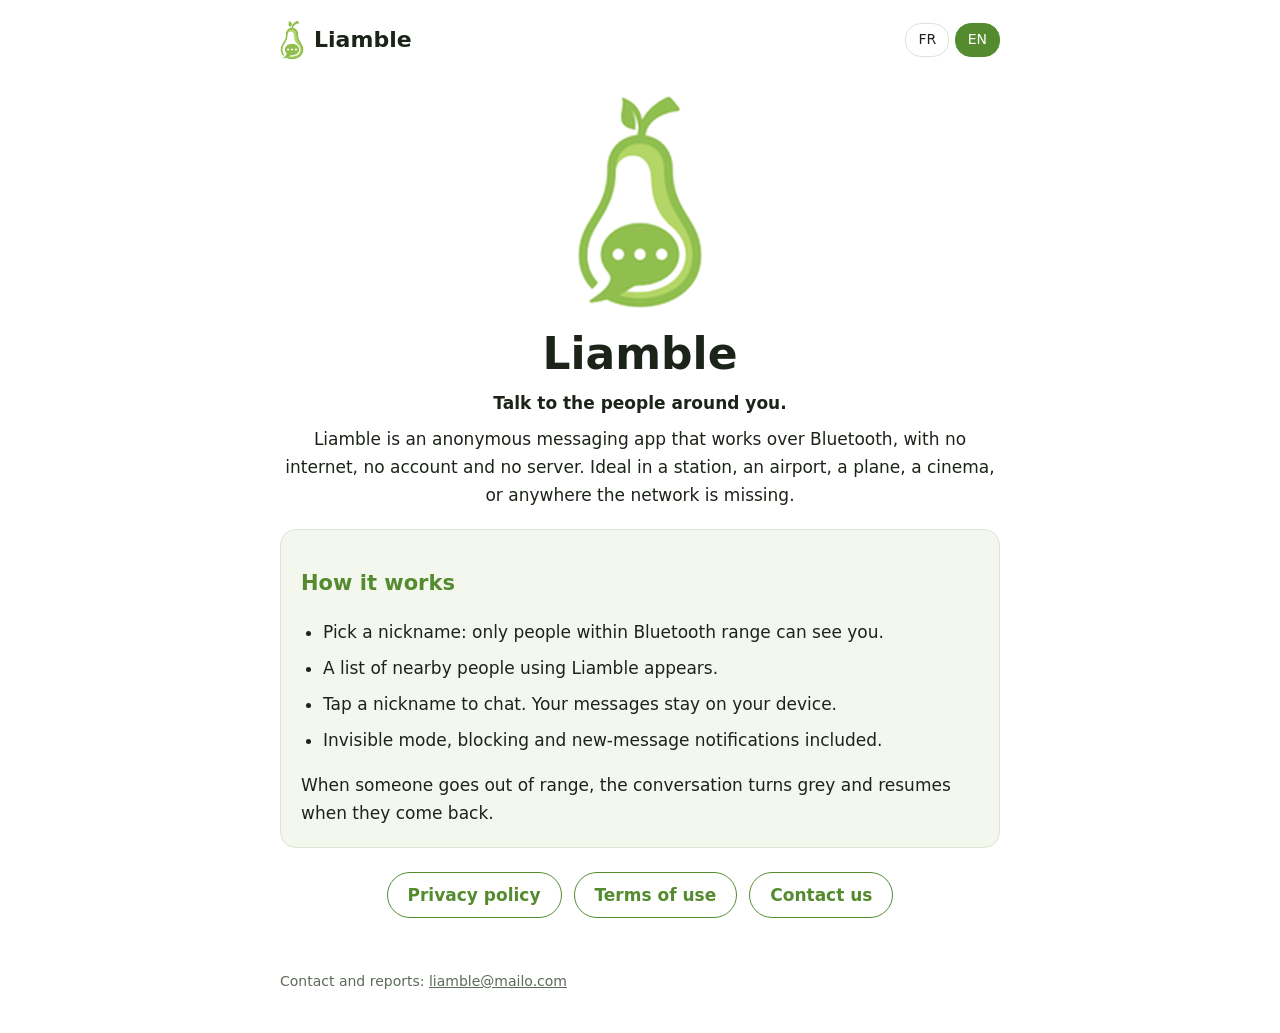
==== index.html @ 5f157988 "Add files via upload" ====
<!doctype html>
<html lang="fr">
<head>
<meta charset="utf-8">
<meta name="viewport" content="width=device-width, initial-scale=1">
<title>Liamble</title>
<meta name="description" content="Liamble : messagerie anonyme par Bluetooth, sans internet ni serveur. / Anonymous Bluetooth messaging, no internet, no server.">
<link rel="icon" href="logo.png">
<link rel="stylesheet" href="style.css">
</head>
<body data-lang="fr">
<header>
  <a class="marque" href="index.html"><img src="logo.png" alt=""> Liamble</a>
  <nav class="langs">
    <button data-l="fr" aria-pressed="true">FR</button>
    <button data-l="en" aria-pressed="false">EN</button>
  </nav>
</header>
<main>
  <section class="accueil">
    <img src="logo.png" alt="Logo Liamble">
    <h1>Liamble</h1>

    <div lang="fr">
      <p><strong>Parle à ceux qui sont autour de toi.</strong></p>
      <p>Liamble est une messagerie anonyme qui fonctionne par Bluetooth, sans internet, sans compte et sans serveur. Idéale dans une gare, un aéroport, un avion, un cinéma ou partout où le réseau manque.</p>
    </div>
    <div lang="en">
      <p><strong>Talk to the people around you.</strong></p>
      <p>Liamble is an anonymous messaging app that works over Bluetooth, with no internet, no account and no server. Ideal in a station, an airport, a plane, a cinema, or anywhere the network is missing.</p>
    </div>
  </section>

  <div class="carte">
    <div lang="fr">
      <h2>Comment ça marche</h2>
      <ul>
        <li>Choisis un pseudo : seules les personnes à portée de Bluetooth peuvent te voir.</li>
        <li>Une liste des personnes à proximité qui utilisent Liamble s'affiche.</li>
        <li>Touche un pseudo pour discuter. Tes messages restent sur ton appareil.</li>
        <li>Mode invisible, blocage et notifications de nouveaux messages inclus.</li>
      </ul>
      <p>Quand une personne s'éloigne hors de portée, la conversation se grise et reprend dès qu'elle revient.</p>
    </div>
    <div lang="en">
      <h2>How it works</h2>
      <ul>
        <li>Pick a nickname: only people within Bluetooth range can see you.</li>
        <li>A list of nearby people using Liamble appears.</li>
        <li>Tap a nickname to chat. Your messages stay on your device.</li>
        <li>Invisible mode, blocking and new-message notifications included.</li>
      </ul>
      <p>When someone goes out of range, the conversation turns grey and resumes when they come back.</p>
    </div>
  </div>

  <nav class="liens">
    <a href="privacy.html"><span lang="fr">Politique de confidentialité</span><span lang="en">Privacy policy</span></a>
    <a href="terms.html"><span lang="fr">Conditions d'utilisation</span><span lang="en">Terms of use</span></a>
    <a href="mailto:liamble@mailo.com"><span lang="fr">Nous contacter</span><span lang="en">Contact us</span></a>
  </nav>
</main>
<footer>
  <span lang="fr">Contact et signalements : </span><span lang="en">Contact and reports: </span><a href="mailto:liamble@mailo.com">liamble@mailo.com</a>
</footer>
<script src="lang.js"></script>
</body>
</html>
---- style.css ----
:root {
  --vert: #558b2f;
  --vert-clair: #7cb342;
  --fond: #ffffff;
  --texte: #1c241a;
  --discret: #5d6b59;
  --carte: #f3f7ee;
  --bord: #dbe5d3;
}
@media (prefers-color-scheme: dark) {
  :root {
    --vert: #9ccc65;
    --vert-clair: #aed581;
    --fond: #141a12;
    --texte: #e8efe3;
    --discret: #a3b09d;
    --carte: #1d261a;
    --bord: #2c3a28;
  }
}
* { box-sizing: border-box; }
body {
  margin: 0;
  background: var(--fond);
  color: var(--texte);
  font: 17px/1.65 system-ui, -apple-system, "Segoe UI", Roboto, sans-serif;
}
body[data-lang="fr"] [lang="en"] { display: none; }
body[data-lang="en"] [lang="fr"] { display: none; }
main, header, footer { max-width: 760px; margin: 0 auto; padding: 0 20px; }
header {
  display: flex;
  align-items: center;
  justify-content: space-between;
  padding-top: 20px;
  padding-bottom: 8px;
}
header a.marque {
  display: flex;
  align-items: center;
  gap: 10px;
  color: var(--texte);
  text-decoration: none;
  font-weight: 800;
  font-size: 22px;
}
header img { height: 40px; width: auto; }
.langs button {
  background: none;
  border: 1px solid var(--bord);
  color: var(--texte);
  padding: 4px 12px;
  border-radius: 16px;
  cursor: pointer;
  font: inherit;
  font-size: 14px;
}
.langs button[aria-pressed="true"] {
  background: var(--vert);
  border-color: var(--vert);
  color: #fff;
}
h1 { font-size: 32px; line-height: 1.2; margin: 28px 0 8px; }
h2 { font-size: 21px; margin: 32px 0 6px; color: var(--vert); }
p, li { margin: 8px 0; }
ul { padding-left: 22px; }
a { color: var(--vert); }
.maj { color: var(--discret); font-size: 14px; }
.carte {
  background: var(--carte);
  border: 1px solid var(--bord);
  border-radius: 16px;
  padding: 4px 20px 12px;
  margin: 20px 0;
}
.accueil { text-align: center; padding-top: 24px; }
.accueil img { height: 220px; width: auto; }
.accueil h1 { font-size: 44px; margin-top: 8px; }
.liens { display: flex; flex-wrap: wrap; gap: 12px; justify-content: center; margin: 24px 0; }
.liens a {
  border: 1px solid var(--vert);
  border-radius: 24px;
  padding: 8px 20px;
  text-decoration: none;
  font-weight: 600;
}
footer { color: var(--discret); font-size: 14px; padding-top: 28px; padding-bottom: 40px; }
footer a { color: var(--discret); }
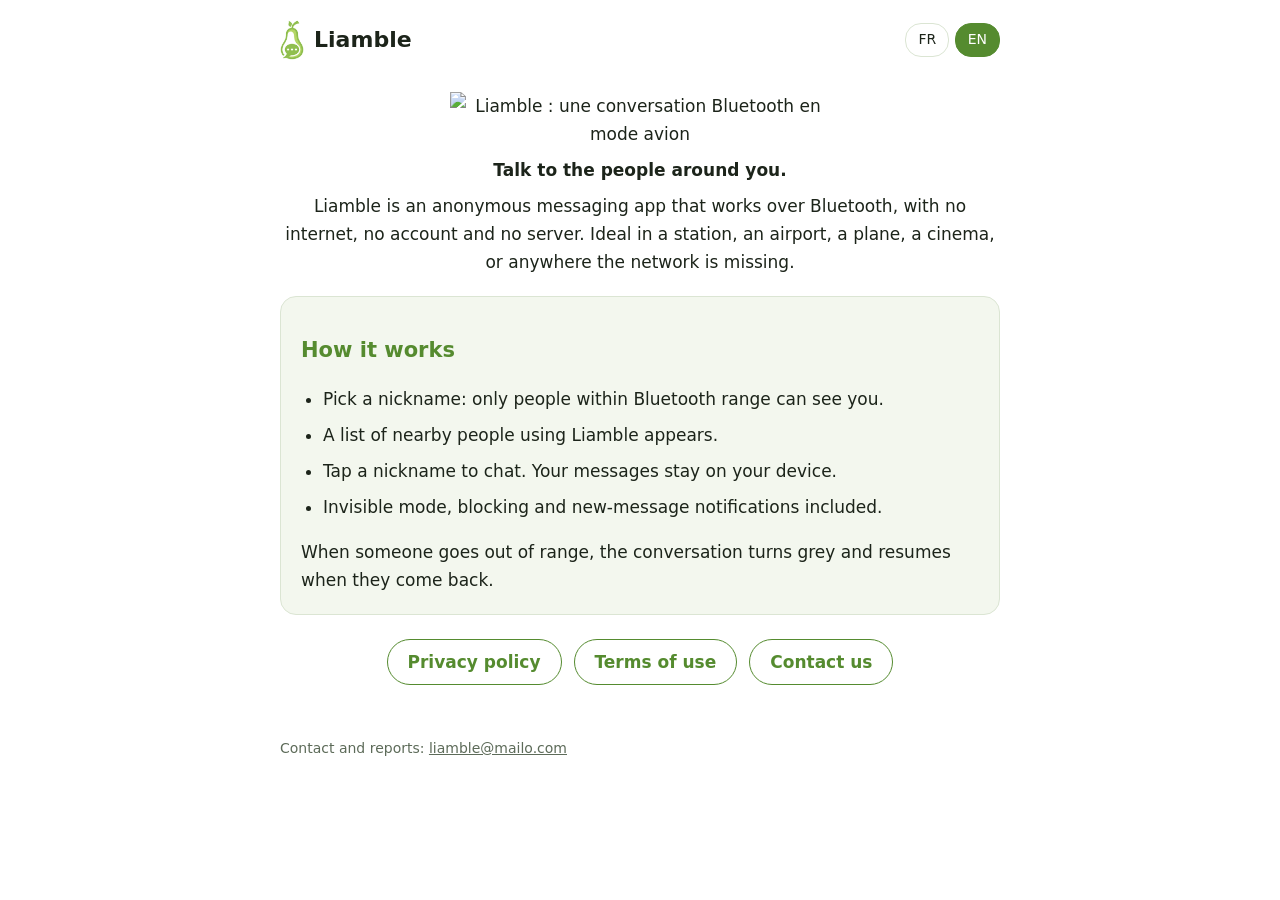
==== commit 24928aaa: "Replace logo with hero image for better visibility Updated logo image source and alt text for access" ====
--- a/index.html
+++ b/index.html
@@ -18,8 +18,9 @@
 </header>
 <main>
   <section class="accueil">
-    <img src="logo.png" alt="Logo Liamble">
-    <h1>Liamble</h1>
+    <img src="images/liamble-hero.webp"
+     alt="Liamble : une conversation Bluetooth en mode avion"
+     style="display:block; width:100%; max-width:380px; height:auto; margin:0 auto;">
 
     <div lang="fr">
       <p><strong>Parle à ceux qui sont autour de toi.</strong></p>
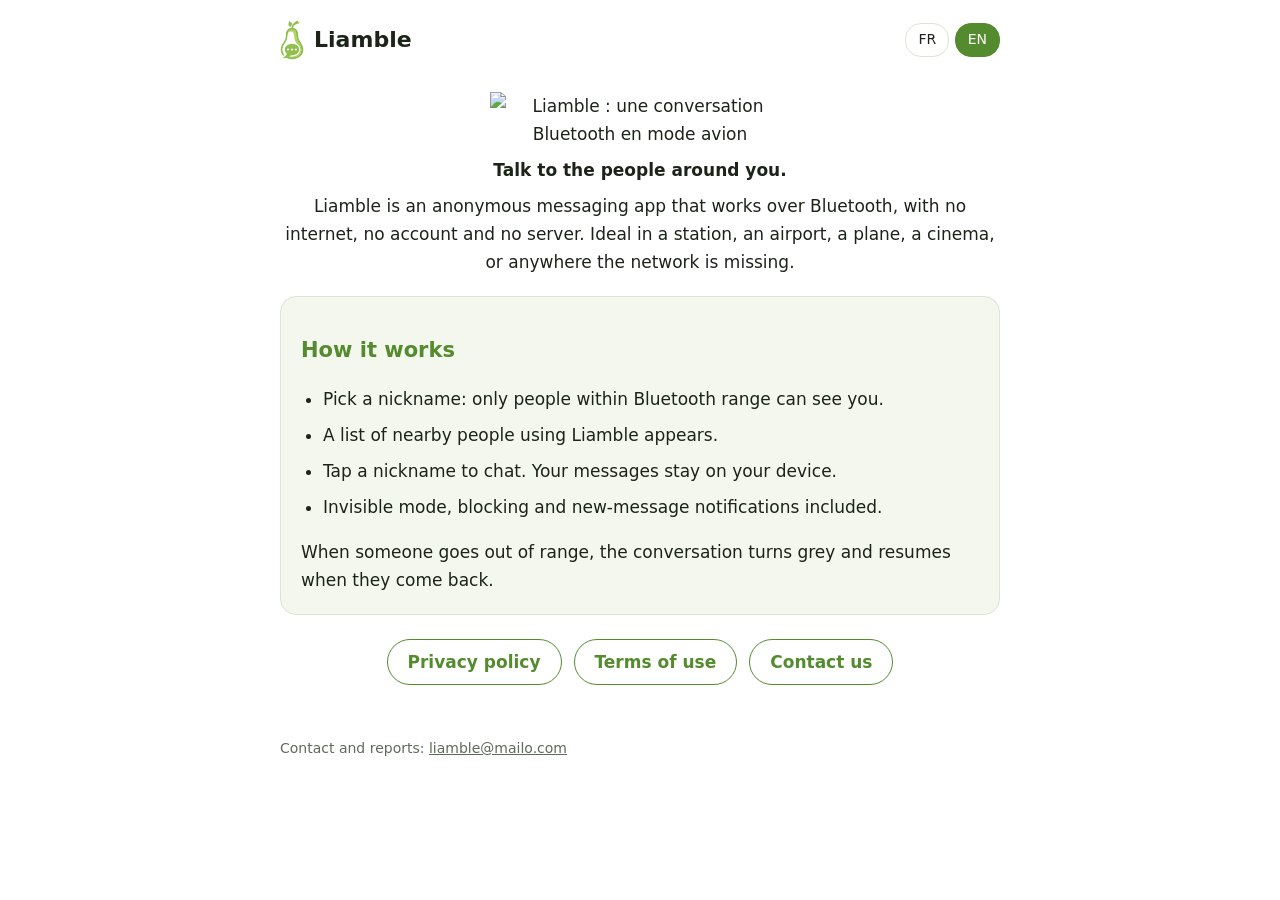
==== commit b272ab9e: "Change hero image and update styles Updated image source and adjusted styling for responsiveness." ====
--- a/index.html
+++ b/index.html
@@ -18,9 +18,9 @@
 </header>
 <main>
   <section class="accueil">
-    <img src="images/liamble-hero.webp"
+    <img src="liamble-hero.png"
      alt="Liamble : une conversation Bluetooth en mode avion"
-     style="display:block; width:100%; max-width:380px; height:auto; margin:0 auto;">
+     style="display:block; width:100%; max-width:300px; height:auto; margin:0 auto;">
 
     <div lang="fr">
       <p><strong>Parle à ceux qui sont autour de toi.</strong></p>
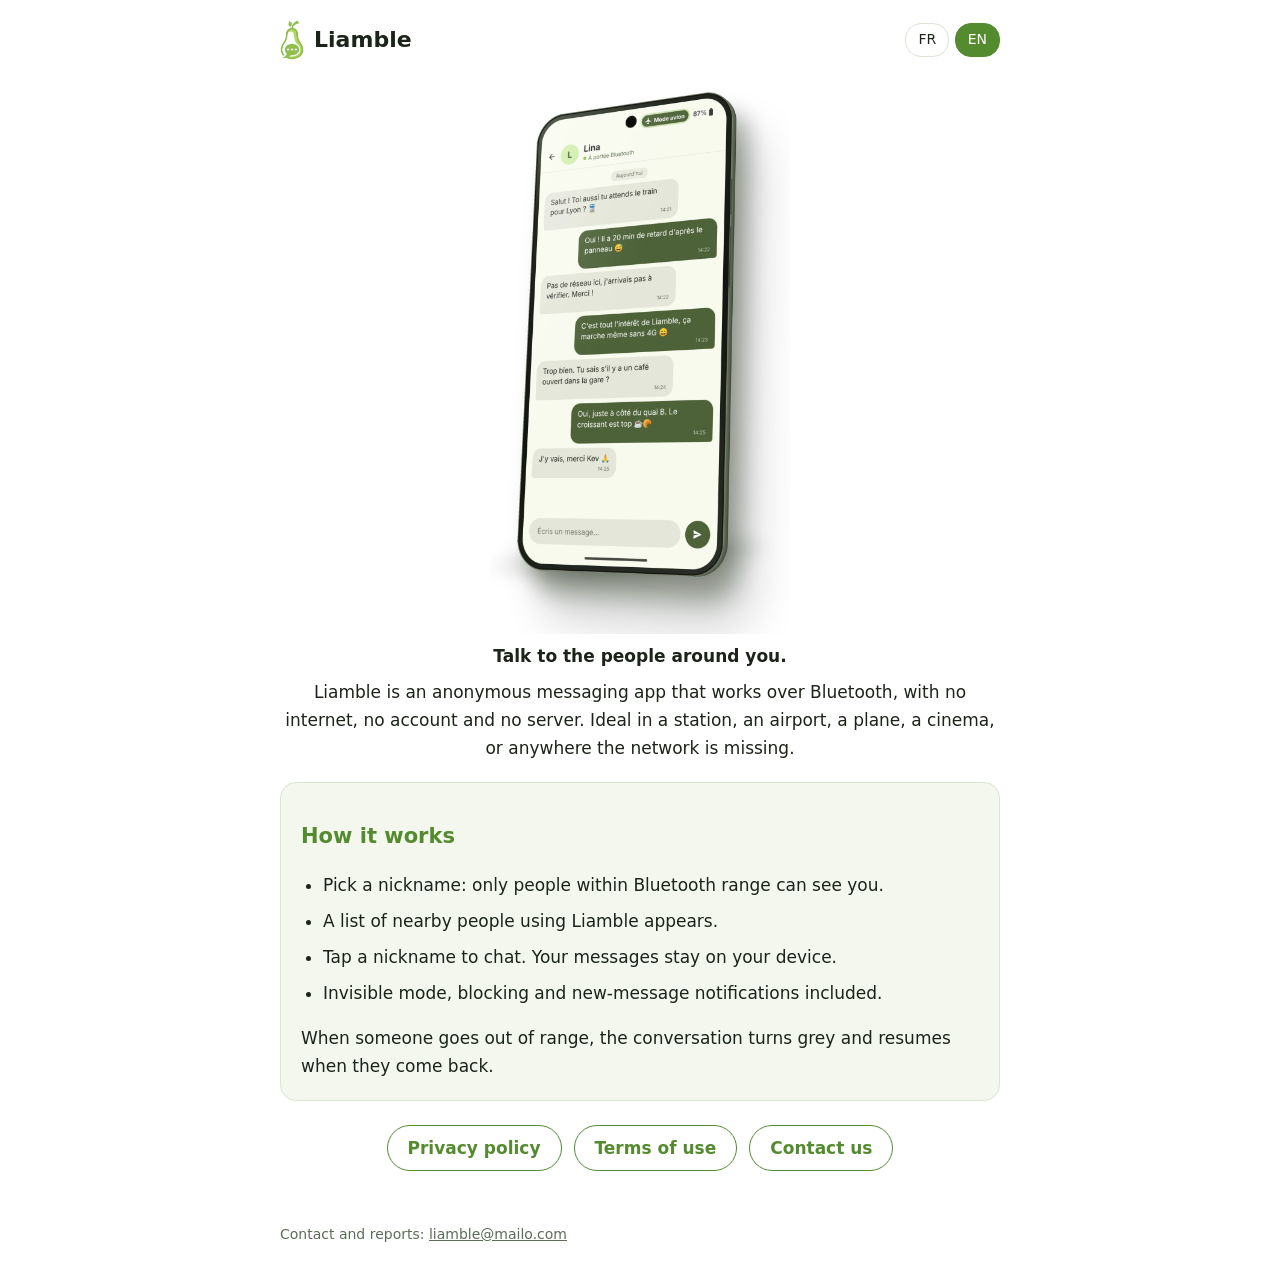
==== commit fbda202f: "Replace PNG image with WEBP format in index.html" ====
--- a/index.html
+++ b/index.html
@@ -18,7 +18,7 @@
 </header>
 <main>
   <section class="accueil">
-    <img src="liamble-hero.png"
+    <img src="liamble-hero.webp"
      alt="Liamble : une conversation Bluetooth en mode avion"
      style="display:block; width:100%; max-width:300px; height:auto; margin:0 auto;">
 
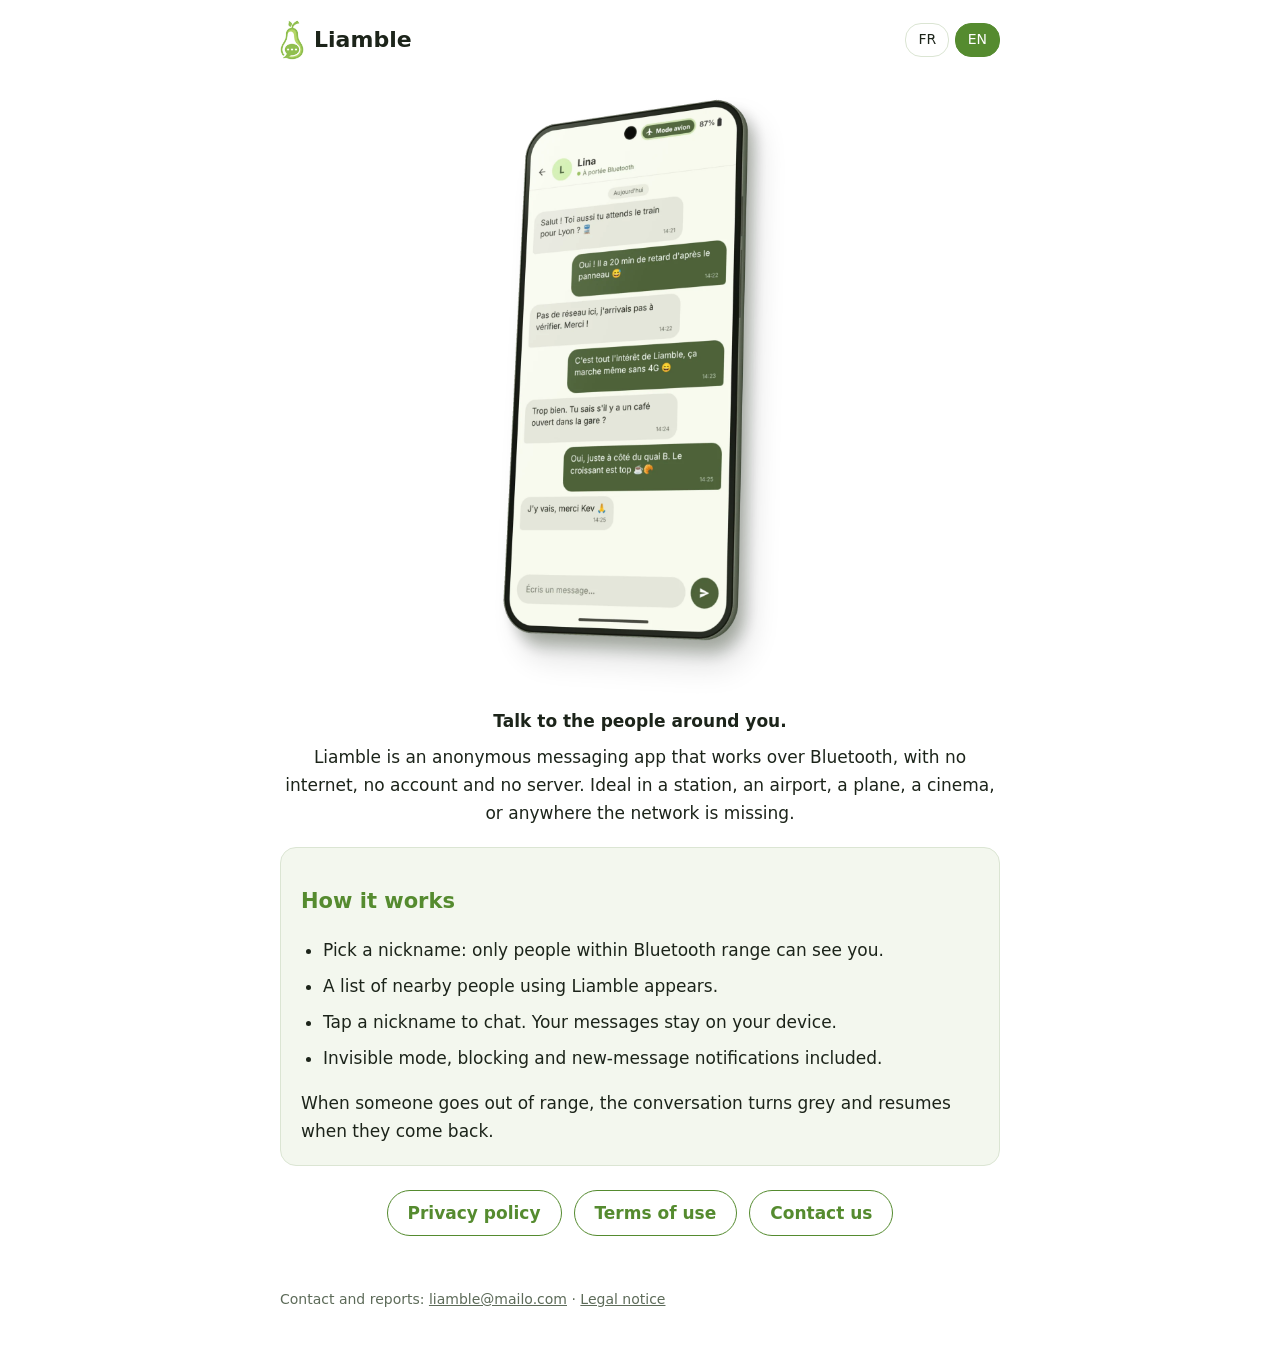
==== commit 36e2aac4: "Add files via upload" ====
--- a/index.html
+++ b/index.html
@@ -62,7 +62,8 @@
   </nav>
 </main>
 <footer>
-  <span lang="fr">Contact et signalements : </span><span lang="en">Contact and reports: </span><a href="mailto:liamble@mailo.com">liamble@mailo.com</a>
+  <span lang="fr">Contact et signalements : </span><span lang="en">Contact and reports: </span><a href="mailto:liamble@mailo.com">liamble@mailo.com</a> ·
+  <a href="mentions-legales.html"><span lang="fr">Mentions légales</span><span lang="en">Legal notice</span></a>
 </footer>
 <script src="lang.js"></script>
 </body>
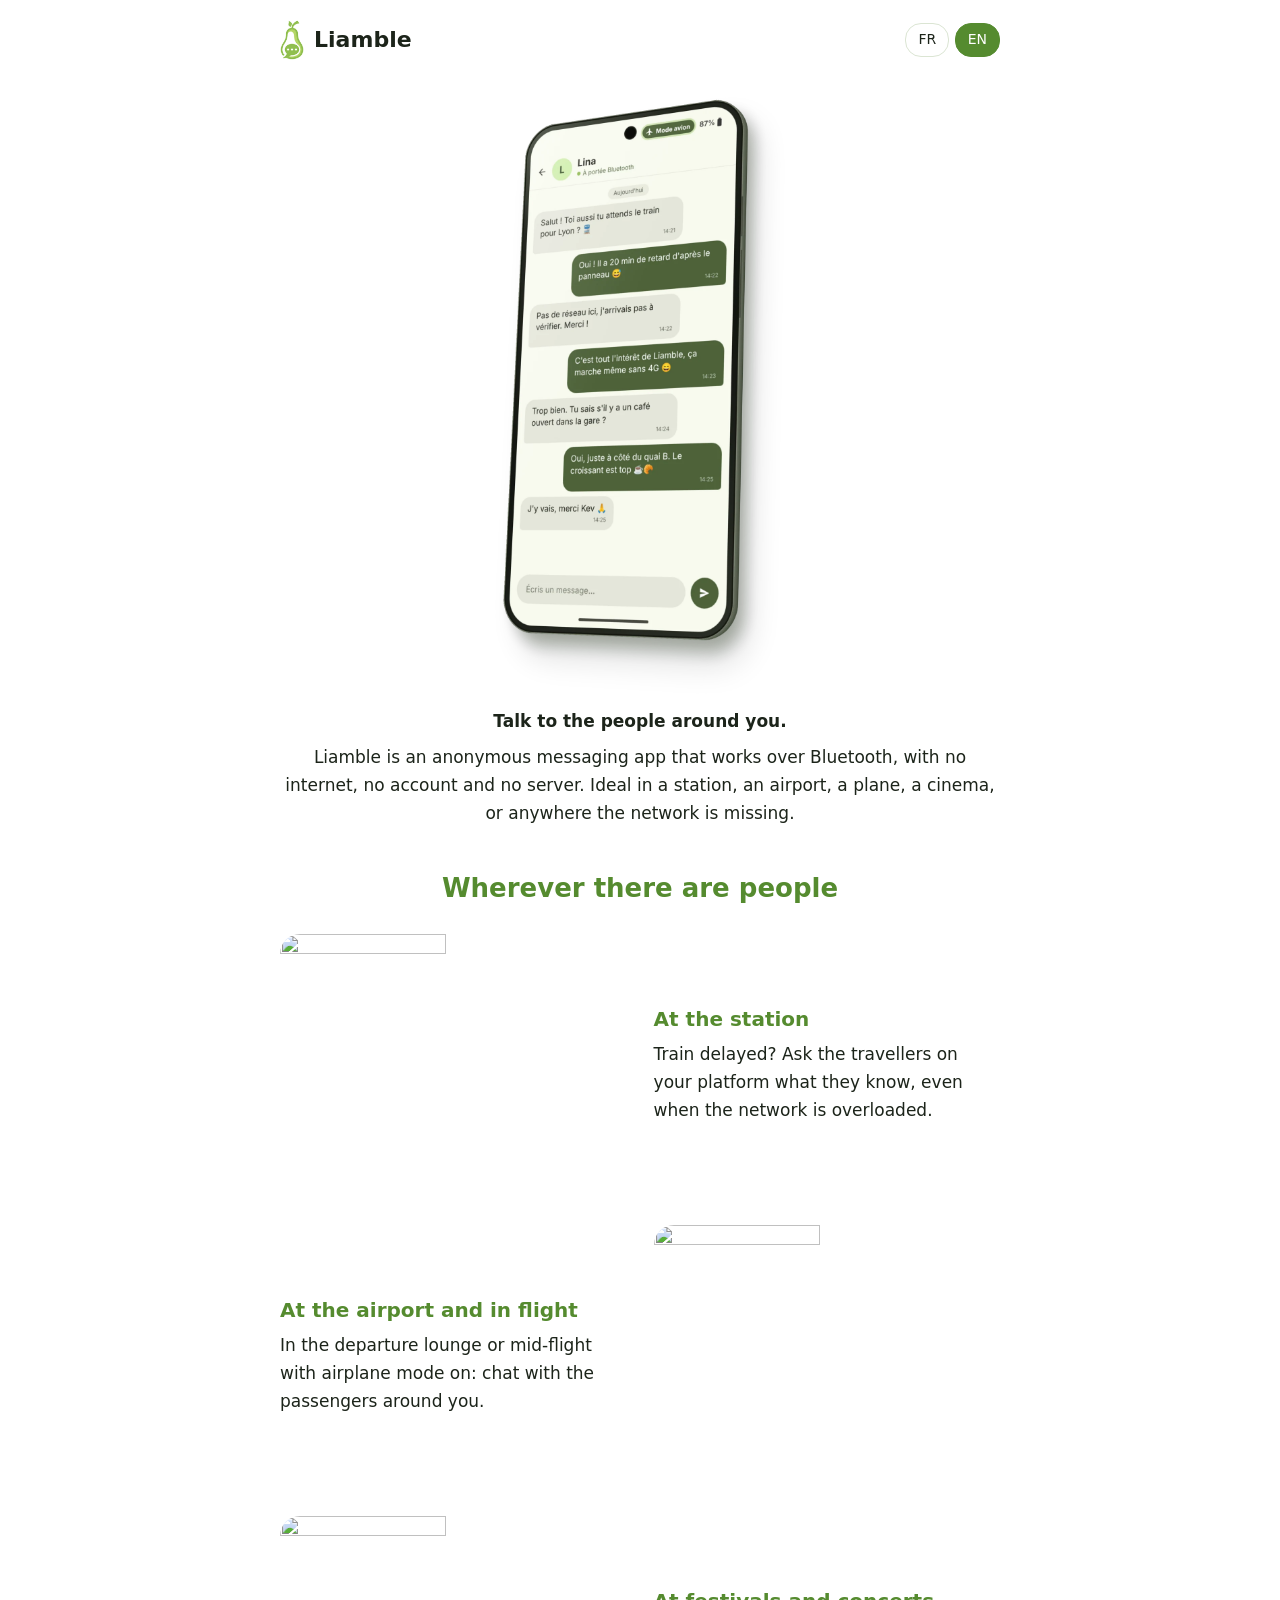
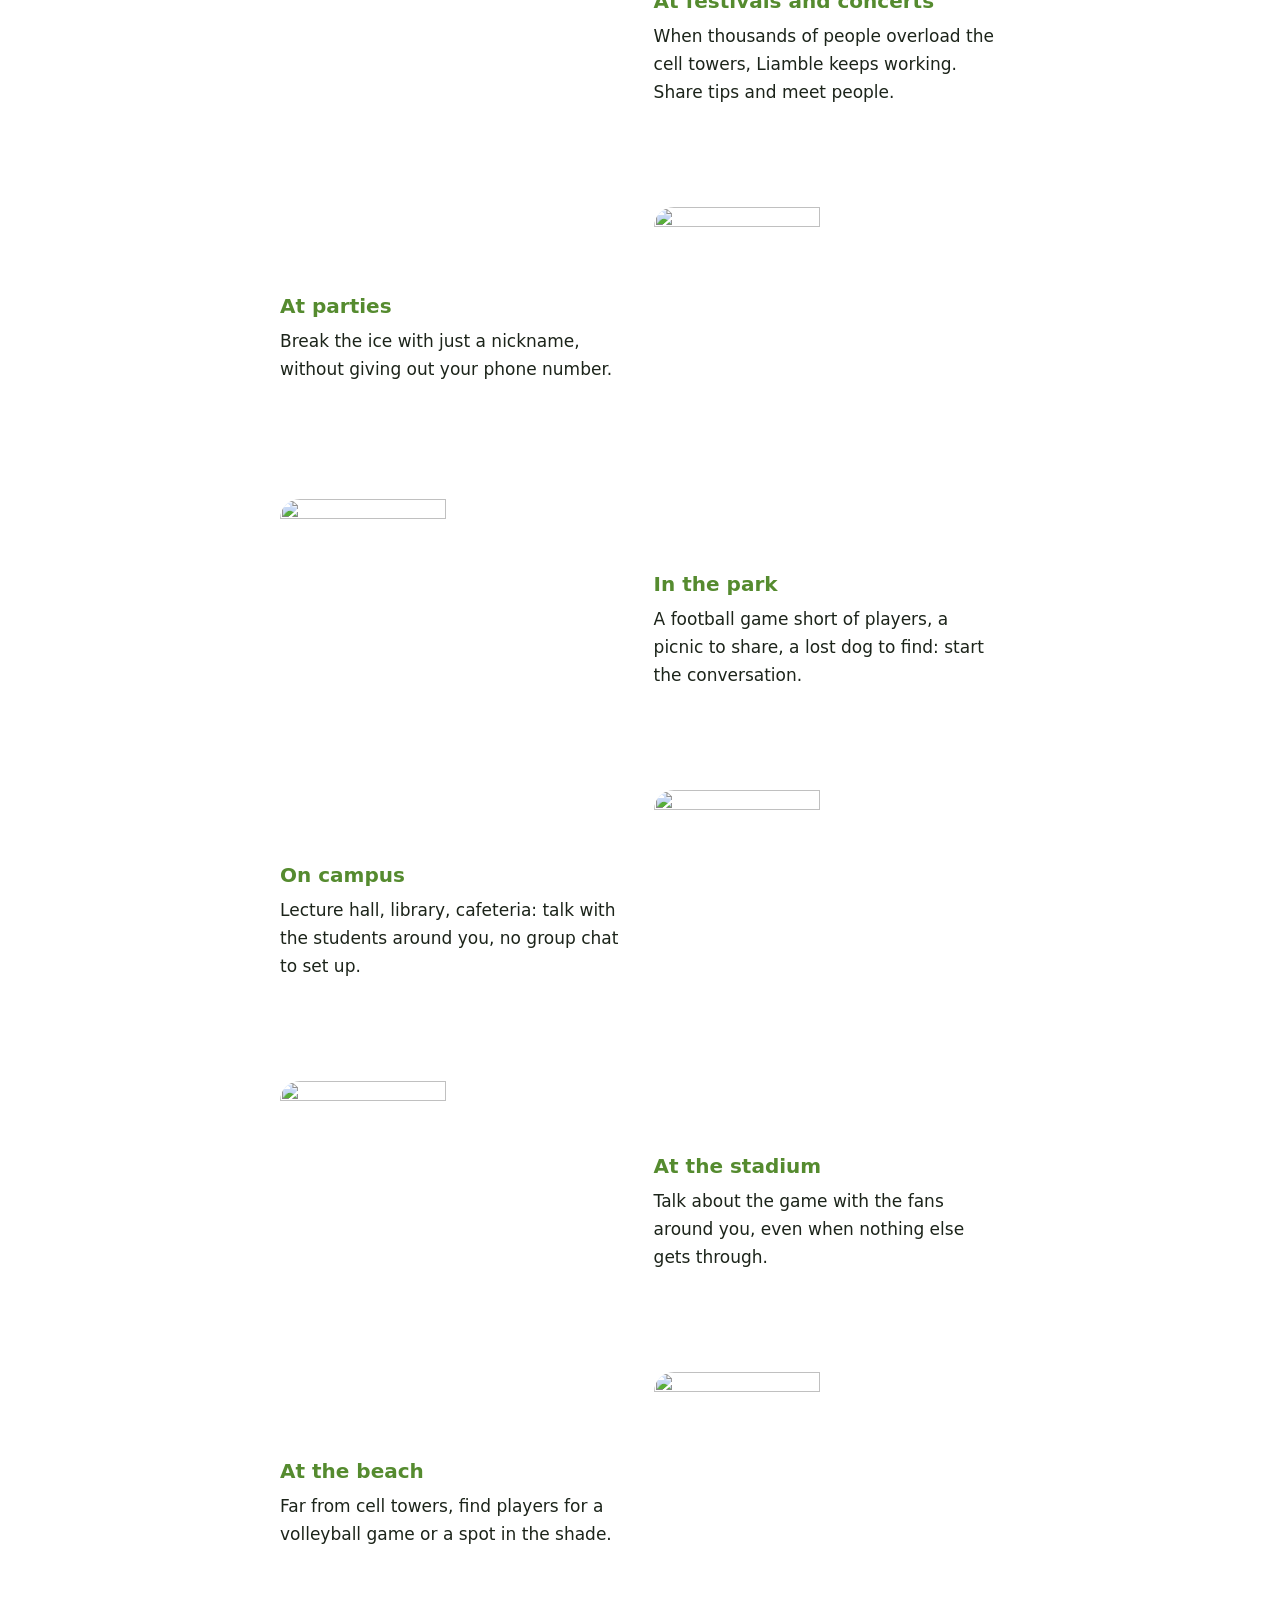
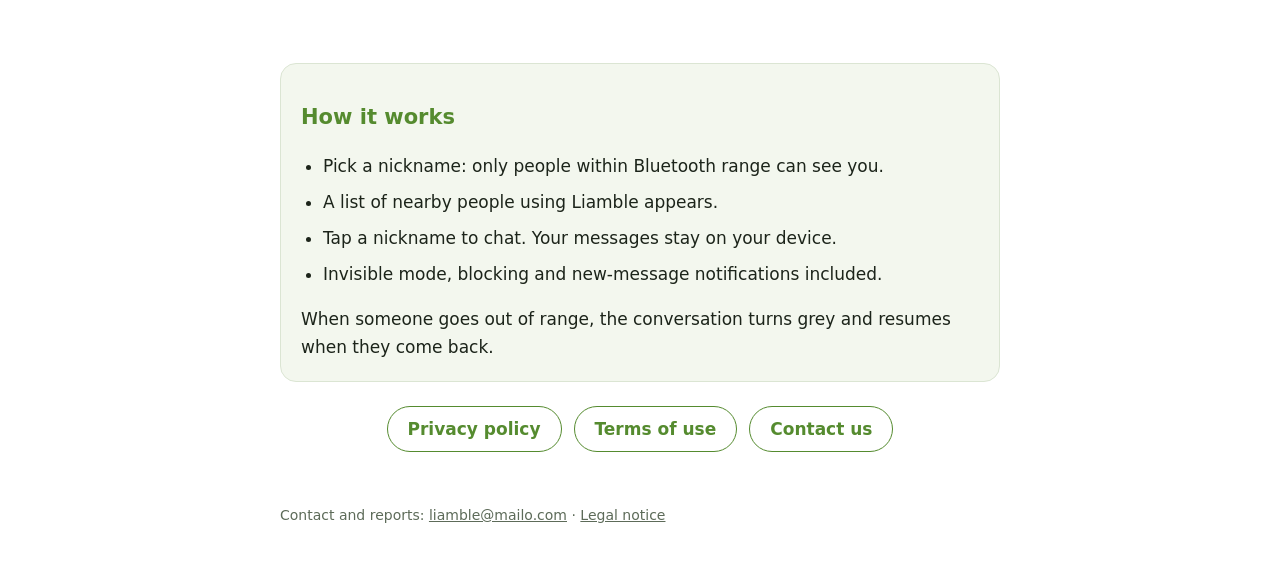
==== commit 2e63c813: "Add files via upload" ====
--- a/index.html
+++ b/index.html
@@ -18,9 +18,7 @@
 </header>
 <main>
   <section class="accueil">
-    <img src="liamble-hero.webp"
-     alt="Liamble : une conversation Bluetooth en mode avion"
-     style="display:block; width:100%; max-width:300px; height:auto; margin:0 auto;">
+    <img class="hero" src="liamble-hero.webp" alt="Liamble : une conversation Bluetooth en mode avion">
 
     <div lang="fr">
       <p><strong>Parle à ceux qui sont autour de toi.</strong></p>
@@ -29,6 +27,67 @@
     <div lang="en">
       <p><strong>Talk to the people around you.</strong></p>
       <p>Liamble is an anonymous messaging app that works over Bluetooth, with no internet, no account and no server. Ideal in a station, an airport, a plane, a cinema, or anywhere the network is missing.</p>
+    </div>
+  </section>
+
+  <section class="lieux">
+    <h2 lang="fr">Partout où il y a du monde</h2>
+    <h2 lang="en">Wherever there are people</h2>
+    <div class="lieu">
+      <img src="lieux/gare.svg" alt="" loading="lazy" width="400" height="300">
+      <div>
+        <h3 lang="fr">En gare</h3><p lang="fr">Ton train a du retard ? Demande aux voyageurs du quai ce qu'ils savent, même quand le réseau sature.</p>
+        <h3 lang="en">At the station</h3><p lang="en">Train delayed? Ask the travellers on your platform what they know, even when the network is overloaded.</p>
+      </div>
+    </div>
+    <div class="lieu">
+      <img src="lieux/aeroport.svg" alt="" loading="lazy" width="400" height="300">
+      <div>
+        <h3 lang="fr">À l'aéroport et en vol</h3><p lang="fr">En salle d'embarquement ou en plein vol, mode avion activé : discute avec les passagers autour de toi.</p>
+        <h3 lang="en">At the airport and in flight</h3><p lang="en">In the departure lounge or mid-flight with airplane mode on: chat with the passengers around you.</p>
+      </div>
+    </div>
+    <div class="lieu">
+      <img src="lieux/festival.svg" alt="" loading="lazy" width="400" height="300">
+      <div>
+        <h3 lang="fr">En festival et en concert</h3><p lang="fr">Quand des milliers de personnes saturent les antennes, Liamble continue de fonctionner. Partage les bons plans et retrouve du monde.</p>
+        <h3 lang="en">At festivals and concerts</h3><p lang="en">When thousands of people overload the cell towers, Liamble keeps working. Share tips and meet people.</p>
+      </div>
+    </div>
+    <div class="lieu">
+      <img src="lieux/soiree.svg" alt="" loading="lazy" width="400" height="300">
+      <div>
+        <h3 lang="fr">En soirée</h3><p lang="fr">Brise la glace avec un simple pseudo, sans avoir à donner ton numéro.</p>
+        <h3 lang="en">At parties</h3><p lang="en">Break the ice with just a nickname, without giving out your phone number.</p>
+      </div>
+    </div>
+    <div class="lieu">
+      <img src="lieux/parc.svg" alt="" loading="lazy" width="400" height="300">
+      <div>
+        <h3 lang="fr">Au parc</h3><p lang="fr">Une partie de foot à compléter, un pique-nique à partager, un chien à retrouver : lance la conversation.</p>
+        <h3 lang="en">In the park</h3><p lang="en">A football game short of players, a picnic to share, a lost dog to find: start the conversation.</p>
+      </div>
+    </div>
+    <div class="lieu">
+      <img src="lieux/campus.svg" alt="" loading="lazy" width="400" height="300">
+      <div>
+        <h3 lang="fr">Sur le campus</h3><p lang="fr">Amphi, bibliothèque, cafétéria : échange avec les étudiants autour de toi, sans groupe à créer.</p>
+        <h3 lang="en">On campus</h3><p lang="en">Lecture hall, library, cafeteria: talk with the students around you, no group chat to set up.</p>
+      </div>
+    </div>
+    <div class="lieu">
+      <img src="lieux/stade.svg" alt="" loading="lazy" width="400" height="300">
+      <div>
+        <h3 lang="fr">Au stade</h3><p lang="fr">Commente le match avec tes voisins de tribune, même quand plus rien ne passe.</p>
+        <h3 lang="en">At the stadium</h3><p lang="en">Talk about the game with the fans around you, even when nothing else gets through.</p>
+      </div>
+    </div>
+    <div class="lieu">
+      <img src="lieux/plage.svg" alt="" loading="lazy" width="400" height="300">
+      <div>
+        <h3 lang="fr">À la plage</h3><p lang="fr">Loin des antennes, trouve des joueurs pour un volley ou un coin d'ombre sous un parasol.</p>
+        <h3 lang="en">At the beach</h3><p lang="en">Far from cell towers, find players for a volleyball game or a spot in the shade.</p>
+      </div>
     </div>
   </section>
 
--- a/style.css
+++ b/style.css
@@ -74,7 +74,18 @@
   margin: 20px 0;
 }
 .accueil { text-align: center; padding-top: 24px; }
-.accueil img { height: 220px; width: auto; }
+.accueil .hero { display: block; width: 100%; max-width: 300px; height: auto; margin: 0 auto; }
+.lieux { margin: 40px 0 8px; }
+.lieux h2 { text-align: center; font-size: 26px; margin-bottom: 24px; }
+.lieu { display: flex; align-items: center; gap: 28px; margin: 0 0 32px; }
+.lieu:nth-of-type(even) { flex-direction: row-reverse; }
+.lieu img { flex: 0 0 48%; width: 48%; height: auto; border-radius: 20px; }
+.lieu h3 { font-size: 20px; margin: 0 0 4px; color: var(--vert); }
+.lieu p { margin: 0; }
+@media (max-width: 600px) {
+  .lieu, .lieu:nth-of-type(even) { flex-direction: column; gap: 12px; align-items: stretch; }
+  .lieu img { width: 100%; flex-basis: auto; }
+}
 .accueil h1 { font-size: 44px; margin-top: 8px; }
 .liens { display: flex; flex-wrap: wrap; gap: 12px; justify-content: center; margin: 24px 0; }
 .liens a {
